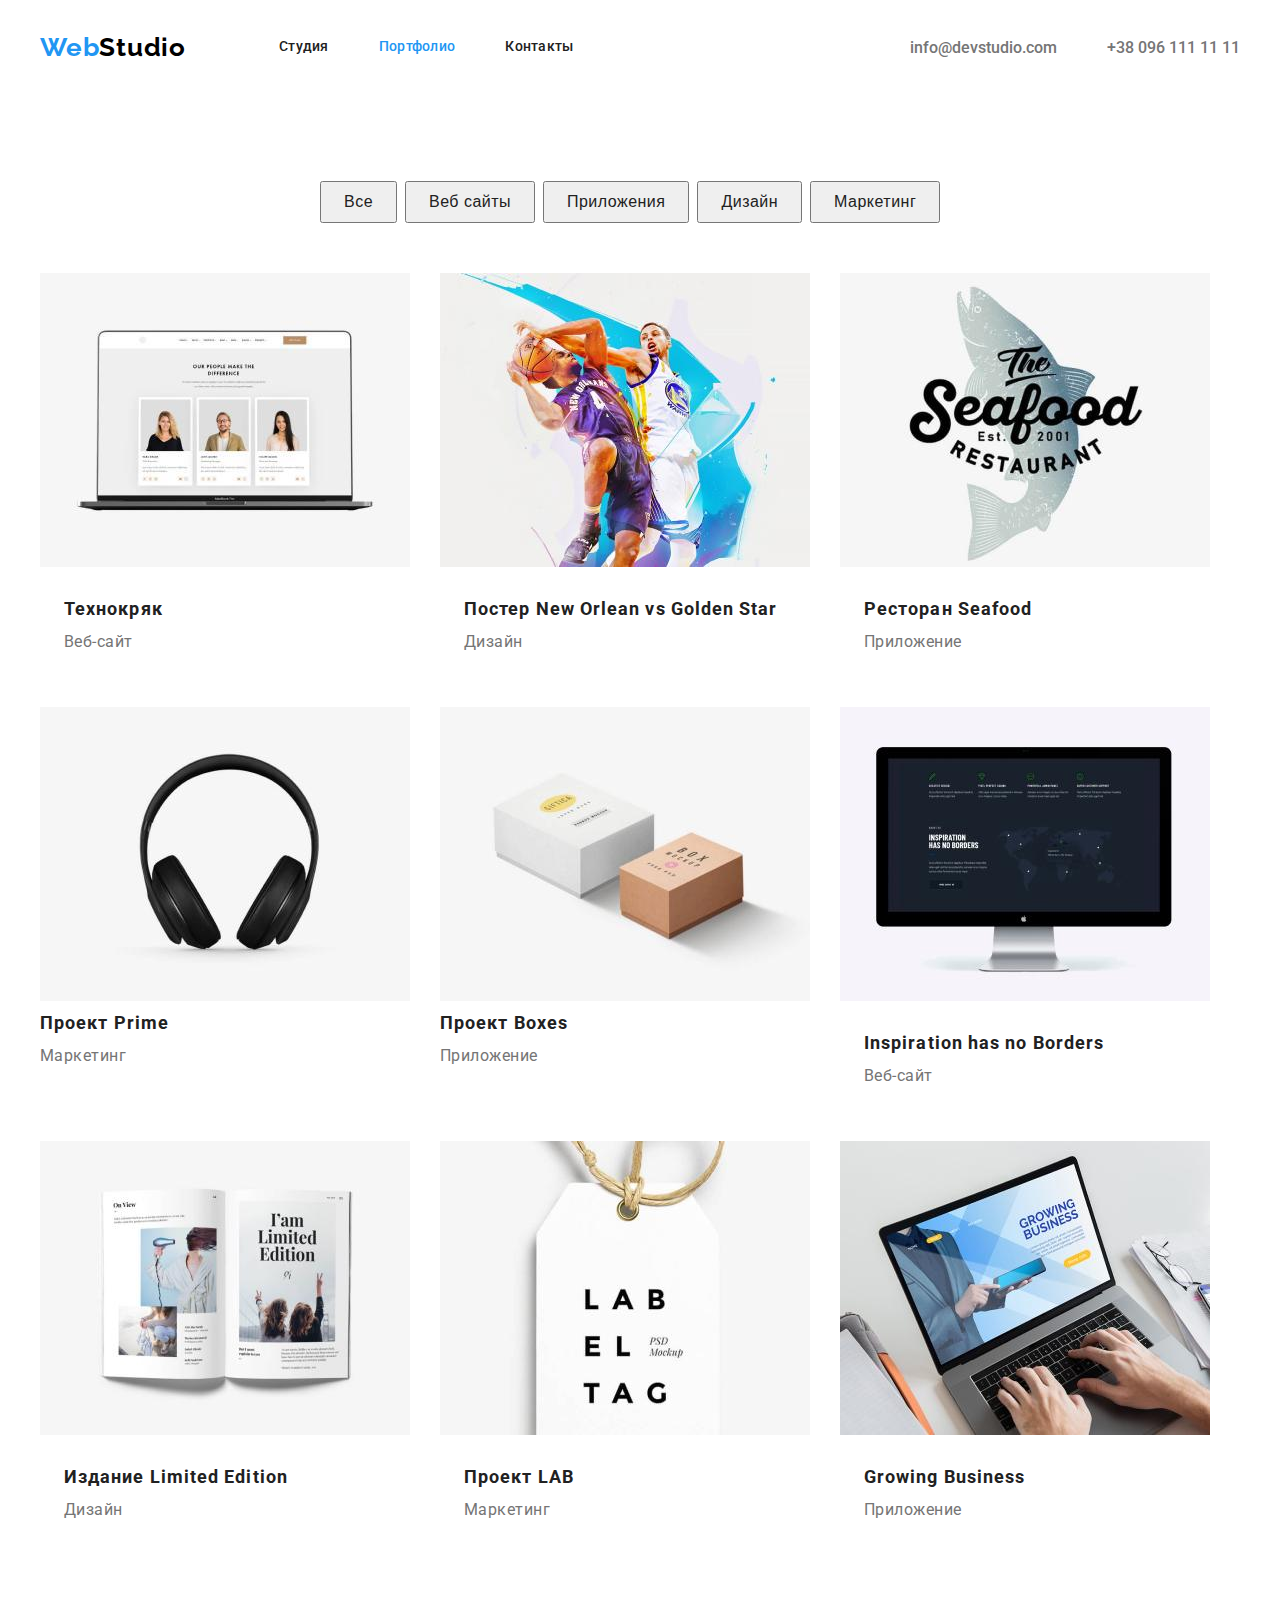
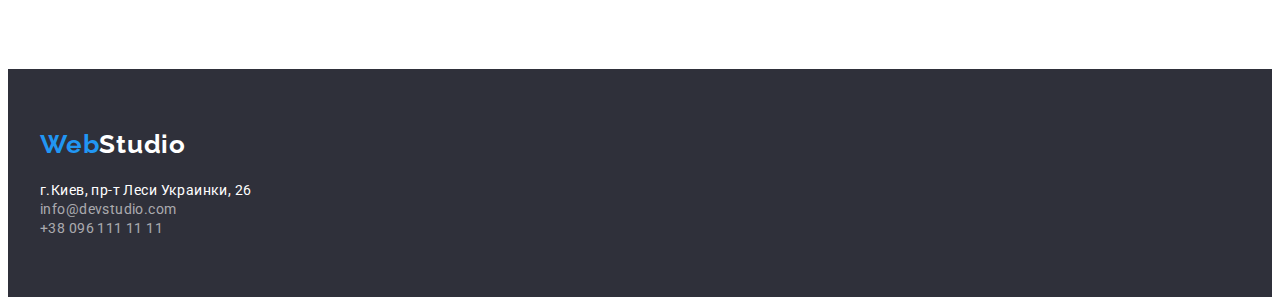
==== portfolio.html @ 2d357394 "portfolio.html+css=second_page" ====
<!DOCTYPE html>
<html lang="ru">

<head>
  <meta charset="UTF-8" />
  <meta http-equiv="X-UA-Compatible" content="IE=edge" />
  <meta name="viewport" content="width=device-width, initial-scale=1.0" />
  <title>PortfolioWebStudio</title>
  <link rel="preconnect" href="https://fonts.googleapis.com">
  <link rel="preconnect" href="https://fonts.gstatic.com" crossorigin>
  <link href="https://fonts.googleapis.com/css2?family=Raleway:wght@700&family=Roboto:wght@400;500;700;900&display=swap"
    rel="stylesheet">
  <link rel="stylesheet" href="https://cdnjs.cloudflare.com/ajax/libs/modern-normalize/1.1.0/modern-normalize.min.css"
    integrity="sha512-wpPYUAdjBVSE4KJnH1VR1HeZfpl1ub8YT/NKx4PuQ5NmX2tKuGu6U/JRp5y+Y8XG2tV+wKQpNHVUX03MfMFn9Q=="
    crossorigin="anonymous" referrerpolicy="no-referrer" />
  <link rel="stylesheet" href="./css/styles.css">
</head>

<body>

  <!-- top line bd -->
  <header class="header">
    <div class="container header-container">
      <!-- Menu Nav -->
      <nav class="header-nav current">
        <a href="./index.html" class="header-logo link logo">Web<span class="header-logo-dark">Studio</span></a>
        <ul class="nav-menu list">
          <li class="menu-item">
            <a class="menu-link link " href="./index.html">Студия</a>
          </li>
          <li class="menu-item">
            <a class="menu-link link current" href="./portfolio.html">Портфолио</a>
          </li>
          <li class="menu-item">
            <a class="menu-link link" href="Контакты">Контакты</a>
          </li>
        </ul>
      </nav>
      <div class="header-connect">
        <ul class="header-connect-menu list">
          <li>
            <a class="header-connect-list header-connect-mail link"
              href="e-mail.info@devstudio.com">info@devstudio.com</a>
          </li>
          <li>
            <a class="header-connect-list header-connect-tel link" href="tel:+380961111111">+38 096 111 11 11</a>
          </li>
        </ul>
      </div>
    </div>
  </header>

  <!-- main content -->
  <main>

    <!-- portfolio -->
    <section class="portfolio">
      <div class="container portfolio-container">

          <!-- main button -->
          <div class="container portfolio-btn-container">
            <ul class="btn-list list">
              <li>
                <button class="btn-portfolio" type="button">Все</button>
              </li>
              <li>
                <button class="btn-portfolio" type="button">Веб сайты</button>
              </li>
              <li>
                <button class="btn-portfolio" type="button">Приложения</button>
              </li>
              <li>
                <button class="btn-portfolio" type="button">Дизайн</button>
              </li>
              <li>
                <button class="btn-portfolio" type="button">Маркетинг</button>
              </li>
            </ul>
          </div>
      </div>

        <!-- projects -->
        <section class="projects">

          <!-- projects container -->
          <div class="container projects-container">
          <ul class="projects-list list">
            <li class="project-item">            
              <img src="./images/project1.jpg" width="370" height="294" alt="web site" />
              <div class="project-title-container">
                <h4 class="project-title">Технокряк</h4>
                <p class="project-text">Веб-сайт</p>
              </div>
            </li>
            <li class="project-item">
              <img src="./images/project2.jpg" width="370" height="294" alt="designer poster" />
              <div class="project-title-container">
                <h4 class="project-title">Постер New Orlean vs Golden Star</h4>
                <p class="project-text">Дизайн</p>
              </div>
            </li>
            <li class="project-item">
              <img src="./images/project3.jpg" width="370" height="294" alt="application restaurant" />
              <div class="project-title-container">
                <h4 class="project-title">Ресторан Seafood</h4>
                <p class="project-text">Приложение</p>
              </div>
            </li>
            <li class="project-item">
              <img src="./images/project4.jpg" width="370" height="294" alt="marketing prime" />
              <div class="project-title-containe">
                <h4 class="project-title">Проект Prime</h4>
                <p class="project-text">Маркетинг</p>
              </div>
            </li>
            <li class="project-item">
              <img src="./images/project5.jpg" width="370" height="294" alt="application boxes" />
              <div class="project-title-containe">
                <h4 class="project-title">Проект Boxes</h4>
                <p class="project-text">Приложение</p>
              </div>
            </li>
            <li class="project-item">
              <img src="./images/project6.jpg" width="370" height="294" alt="web site inspiration" />
              <div class="project-title-container">
                <h4 class="project-title">Inspiration has no Borders</h4>
                <p class="project-text">Веб-сайт</p>
              </div>
            </li>
            <li class="project-item">
              <img src="./images/project7.jpg" width="370" height="294" alt="designer limited edition" />
              <div class="project-title-container">
                <h4 class="project-title">Издание Limited Edition</h4>
                <p class="project-text">Дизайн</p>
              </div>
            </li>
            <li class="project-item">
              <img src="./images/project8.jpg" width="370" height="294" alt="marketing lab" />
              <div class="project-title-container">
                <h4 class="project-title">Проект LAB</h4>
                <p class="project-text">Маркетинг</p>
              </div>
            </li>
            <li class="project-item">
              <img src="./images/project9.jpg" width="370" height="294" alt="crowing business" />
              <div class="project-title-container">
                <h4 class="project-title">Growing Business</h4>
                <p class="project-text">Приложение</p>
              </div>
            </li>
          </ul>
          </div>
        </section>
      </div>

    </section>
  </main>

  <!-- Подвал -->
  <!--Footer bd-->
  <footer class="footer">
    <div class="container footer-container">
      <a class="logo link" href="./index.html">Web<span class="footer-logo-light">Studio</span></a>

      <!-- address -->
      <address class="footer-address">
        <div class="footer-connect">
          <ul class="footer-address-menu list">
            <li>
              <a class="footer-address-link link " href="https://goo.gl/maps/Ejw2aS4fVwMZo3iX7" target="blank"
                rel="noopener noreferrer">г.Киев, пр-т Леси Украинки, 26</a>
            </li>
            <li>
              <a class="footer-address-link footer-e-mail link" href="info@devstudio.com">info@devstudio.com</a>
            </li>
            <li>
              <a class="footer-address-link footer-tel link" href="tel:+380961111111">+38 096 111 11 11</a>
            </li>
          </ul>
        </div>
      </address>
    </div>
  </footer>

  <!-- указатели -->
</body>

</html>
---- css/styles.css ----
:root {
--header-color: #212121;
--second-header-color: #757575;
--title-color: #FFFFFF;
--accent-color: #2196F3;
--background-origin: #2F303A;
--footer-contacts:rgba(255, 255, 255, 0.6);
--header-logo-dark:#000000;
--background-team:#F5F4FA;
}

    p, h1, h2, h3, h4, h5, h6 {
        margin: 0;
    }

    ul {
        margin: 0;
        padding: 0;
    }

    button {
        cursor: pointer;
    }
    
    body {
        font-style: normal;
        font-family: Roboto, 
        'Segoe UI', Oxygen, Ubuntu, Cantarell, 
        'Open Sans', 'Helvetica Neue', sans-serif;
        color:var(--header-color);
    }

    .container {
        width: 1200px;
        padding-left: 15px;
        padding-right: 15px;
        margin-left: auto;
        margin-right: auto;
    }
    
    .list {
        list-style: none;
    }
    
    .link {
        text-decoration: none;
    }

      /* --------------- logo --------------- */
    
    .logo {
        font-family: Raleway;
        font-weight: bold;
        font-size: 26px;
        line-height: 1.19;
        letter-spacing: 0.03em;
        color: var(--accent-color);
    }

    .header-logo {
        margin-right: 93px;    
    }
    
    .header-logo-dark {
        color: var(--header-logo-dark);
    }
    
    .footer-logo-light {
        color: var(--title-color);
    }

    /* --------------- header ---------------*/

    .header {
        padding-top: 24px;
        padding-bottom: 24px;
    }

    .header-container {
        display: flex;
        align-items: center;
    }

    .header-connect {
        margin-left: auto;
        align-items: center;
    }

    .list,
    .header-connect-menu {
        display: flex;
    }
    
    /* --------------- nav --------------- */

    .header-nav {
        display: flex;
        align-items: center;
    }

   .nav-menu {
        display: flex;
    }

    .menu-item:not(:last-child),
    .header-connect-mail {
        margin-right: 50px;
    }

    .header-nav .current {
        color: var(--accent-color);
    }

    .menu-link {
        font-weight: 500;
        letter-spacing: 0.02em;
        color: var(--header-color);
    }
    
    .menu-link:hover, 
    .menu-link:focus {
        color: var(--accent-color);
    }
    
    .header-connect-list {
        font-weight: 500;
        color: var(--second-header-color);
    }
    
    .header-connect-list:hover, 
    .header-connect-list:focus {
        color: var(--accent-color);
    }
    
    .nav-menu,
    .footer-address-link {
        font-size: 14px; 
        line-height: 1.14;
    }
    
    /* --------------- footer --------------- */
    
    .footer {
        background-color: var(--background-origin);
    }

    .footer-container {
        display: column;
        padding-top: 60px;
        padding-bottom: 60px;
    }

    .footer-address {
        font-style: normal;
    }

    .footer-connect {
        margin-top: 20px;
    }

    .footer-address-menu {
        display: inline-block;
    }
    
    /* --------------- address ---------------  */
    
    .footer-address-link {
        letter-spacing: 0.03em;
        color: var(--title-color);
    }
    
    .footer-address-link:hover,
    .footer-address-link:focus {
        color:var(--accent-color);
    }
    
    .footer-e-mail, 
    .footer-tel {
        font-style: normal;
        font-weight: normal;
        color: var(--footer-contacts);
    }
    
    /* --------------- hero --------------- */
    
    .hero {
        background-color: var(--background-origin);
        padding-top: 200px;
        padding-bottom: 200px;
    }

    .hero-container {
        display: column;
    }
    
    .hero-title {
        font-weight: 900;
        font-size: 44px;
        line-height: 1.36;
        text-align: center;
        letter-spacing: 0.06em;
        text-transform: uppercase;
        color: var(--title-color);
        width: 696px;
        margin: 0 auto;
        margin-bottom: 30px;
    }
    
    /* --------------- hero button --------------- */
    
    .hero-btn,
    .project-text {
        font-size: 16px;
        line-height: 1.87;
    }
    
    .hero-btn {
        cursor: pointer;
        font-family: inherit;
        font-weight: bold;
        display: block;
        padding: 10px 32px;
        letter-spacing: 0.06em;
        color:var(--title-color);
        background-color:var(--accent-color);
        margin: 0 auto;
    }
    
    .btn-portfolio:hover, 
    .btn-portfolio:focus {
        color: var(--title-color);
    }
    
    .btn-portfolio:hover, 
    .btn-portfolio:focus {
        background-color: var(--accent-color);
    }
    
    /* --------------- items --------------- */

    .feature-item:not(:last-child),
    .typography-item:not(:last-child),
    .team-item:not(:last-child),
    .project-item {
        margin-right: 30px;
    }
    
    /* --------------- feature --------------- */
    
    .feature {
        margin-top: 94px;
        margin-bottom: 94px;
    }

    .feature-container {?}

    .feature-list {?}

    .feature-title {
        font-style: normal;
        font-weight: bold;
        font-size: 14px;
        line-height: 1.14;
        letter-spacing: 0.03em;
        text-transform: uppercase;
        color: var(--header-color);
        margin-bottom: 10px;
    }
    
    .feature-text {
        width: 270px;
        font-size: 14px;
        line-height: 1.71;
        letter-spacing: 0.03em;
        color: var(--second-header-color);
    }
        
    /* --------------- typography --------------- */

    .typography {
        padding-bottom: 94px;
    }
    
    .typography-title {
        margin-bottom: 50px;
    }

    .typography-title,
    .team-title {
        font-style: normal;
        font-weight: bold;
        font-size: 36px;
        line-height: 1.16;
        text-align: center;
        letter-spacing: 0.03em;
        color: var(--header-color);
    }

    /* --------------- team --------------- */

    .team {
        padding-top: 94px;
        padding-bottom: 94px;
        background-color:var(--background-team);
    }

    .team-title {
        margin-bottom: 50px;
    }

    .team-container {
        padding-top: 30px;
        padding-bottom: 30px;
    }

    .team-list {
        font-size: 16px;
        line-height: 1.19x;
        text-align: center;
        letter-spacing: 0.03em;
        display: flex;
    }

    .team-item {
    }

    .team-item-title {
        margin-bottom: 12px;
        font-weight: 500;
        color: var(--header-color);
    }
    
    .team-item-text {
        font-weight: normal;
        color: var(--second-header-color);
    }
    
    /* --------------- projects --------------- */

    .portfolio {
    }

    .portfolio-container {

    }

    .portfolio-btn-container {
        padding-left: 280px;
        padding-right: 280px;
    }  

    .btn-list {
    }

    .btn-portfolio {
        padding-top: 6px;
        padding-right: 22px;
        padding-bottom: 6px;
        padding-left: 22px;
        margin-top: 94px;
        margin-right: 8px;
        margin-bottom: 50px;
        font-size: 16px;
        line-height: 1.63;
        align-items: center;
        text-align: center;
        letter-spacing: 0.03em;
        color: var(--header-color);
    }

    .projects {
    }

    .projects-container {
        margin-bottom: 94px;
    }

    .projects-list {
        display: flex;
        flex-wrap: wrap;
        margin-right: -30px;
    }

    .project-item {
        flex-basis: calc ((100%-3*30px) / 3);
        margin-right: 30px;
        margin-bottom: 30px;
    }

    .project-title-container {
        padding-top: 20px;
        padding-bottom: 20px;
        padding-left: 24px;
    }

    .project-title {
        font-weight: bold;
        font-size: 18px;
        line-height: 2;
        letter-spacing: 0.06em;
        color: var(--header-color);
    }
    
    .project-text {
        font-weight: normal;
        letter-spacing: 0.03em;
        color: var(--second-header-color);
    }
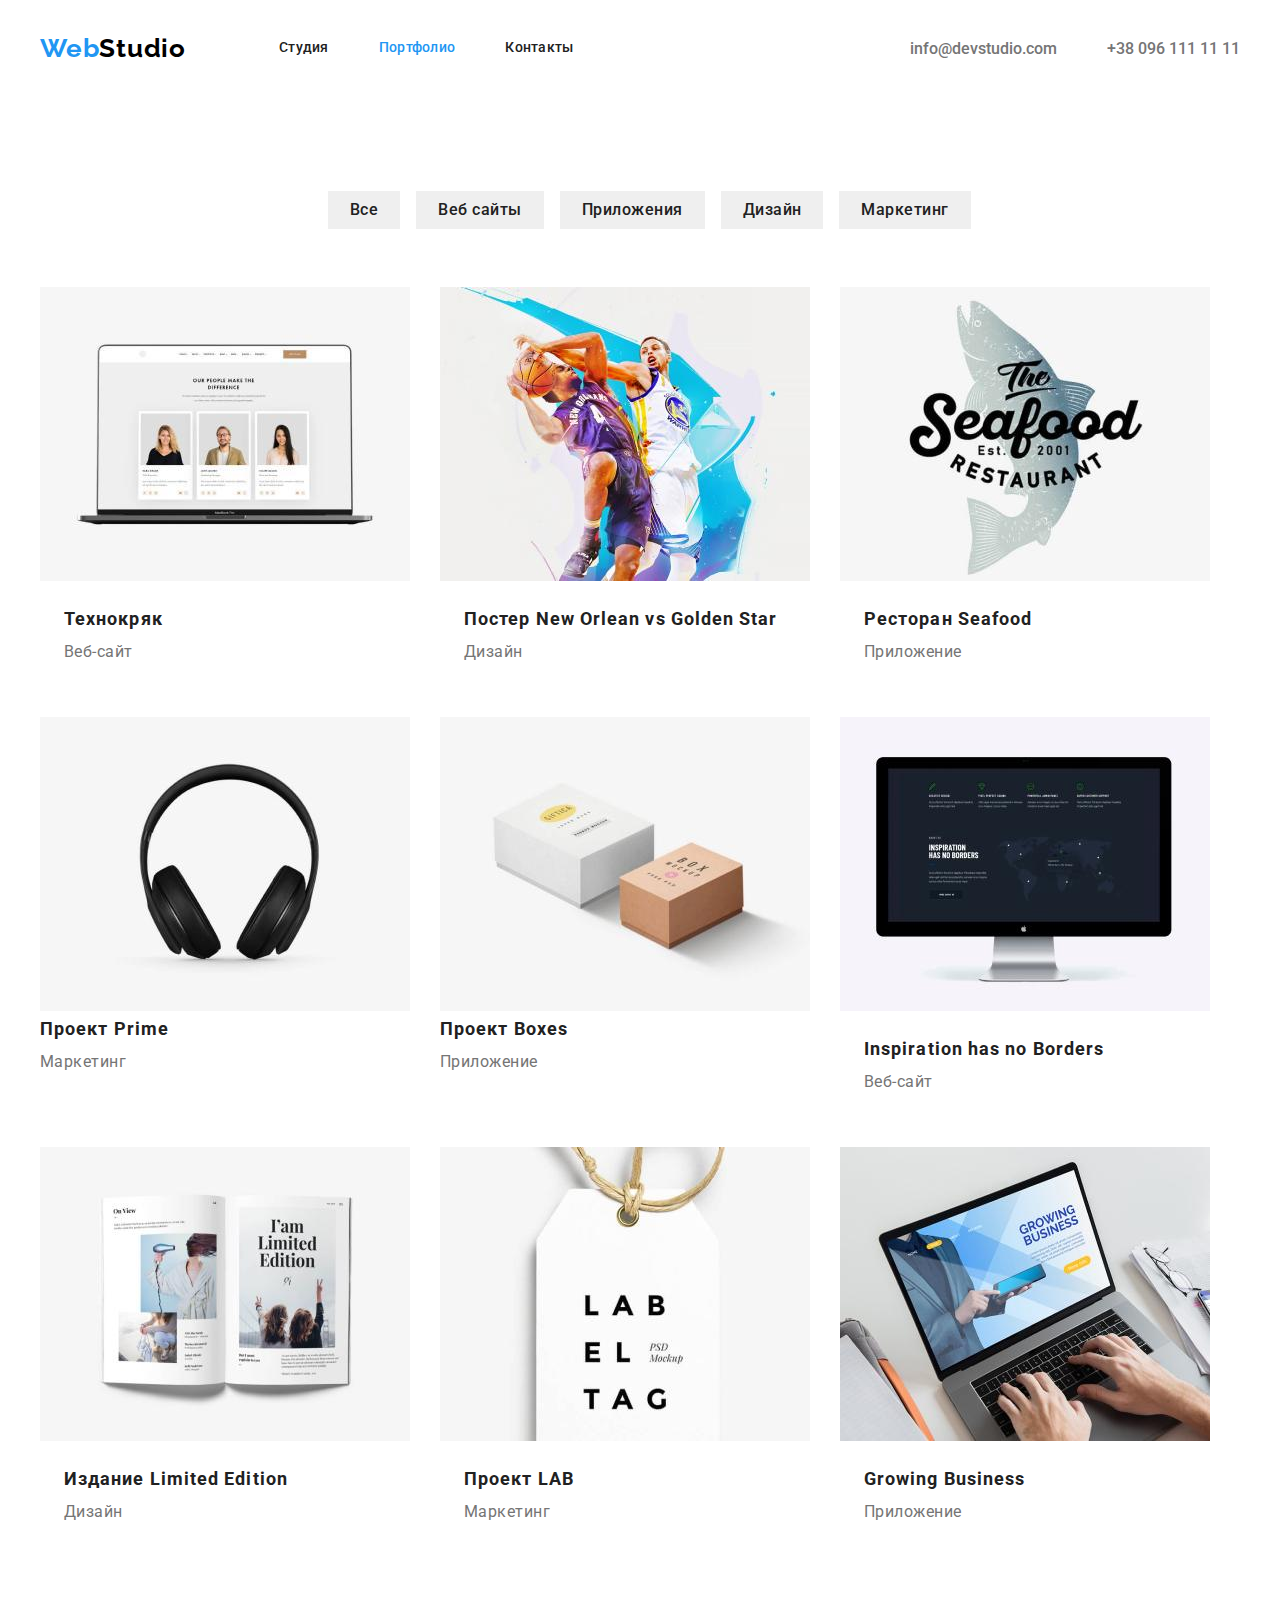
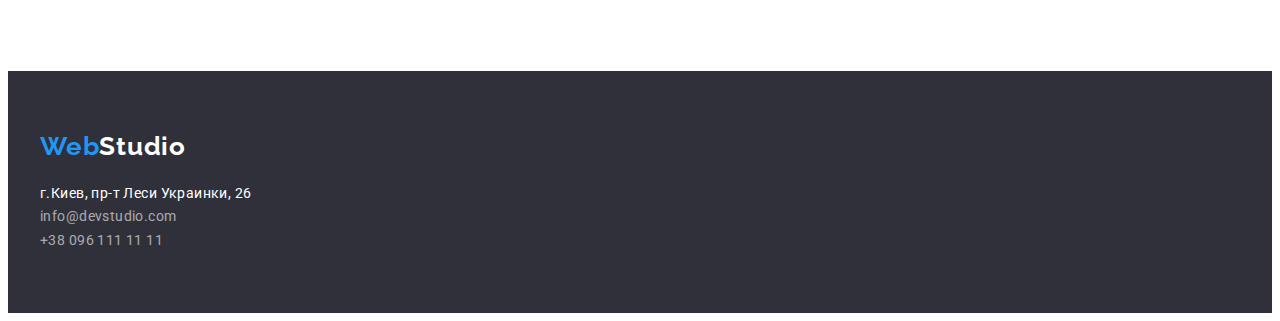
==== commit 2bb4dc9a: "fix_all" ====
--- a/portfolio.html
+++ b/portfolio.html
@@ -16,6 +16,7 @@
   <link rel="stylesheet" href="./css/styles.css">
 </head>
 
+<!-- body -->
 <body>
 
   <!-- top line bd -->
@@ -36,9 +37,8 @@
           </li>
         </ul>
       </nav>
-      <div class="header-connect">
         <ul class="header-connect-menu list">
-          <li>
+          <li class="header-connect-item">
             <a class="header-connect-list header-connect-mail link"
               href="e-mail.info@devstudio.com">info@devstudio.com</a>
           </li>
@@ -46,7 +46,6 @@
             <a class="header-connect-list header-connect-tel link" href="tel:+380961111111">+38 096 111 11 11</a>
           </li>
         </ul>
-      </div>
     </div>
   </header>
 
@@ -55,10 +54,11 @@
 
     <!-- portfolio -->
     <section class="portfolio">
-      <div class="container portfolio-container">
 
-          <!-- main button -->
-          <div class="container portfolio-btn-container">
+      <!-- portfolio container -->
+      <div class="container">
+
+          <!-- portfolio button -->
             <ul class="btn-list list">
               <li>
                 <button class="btn-portfolio" type="button">Все</button>
@@ -76,95 +76,87 @@
                 <button class="btn-portfolio" type="button">Маркетинг</button>
               </li>
             </ul>
-          </div>
-      </div>
+   
 
         <!-- projects -->
-        <section class="projects">
-
           <!-- projects container -->
-          <div class="container projects-container">
           <ul class="projects-list list">
-            <li class="project-item">            
+            <li class="projects-item">            
               <img src="./images/project1.jpg" width="370" height="294" alt="web site" />
-              <div class="project-title-container">
-                <h4 class="project-title">Технокряк</h4>
-                <p class="project-text">Веб-сайт</p>
+              <div class="projects-title-container">
+                <h3 class="projects-title">Технокряк</h3>
+                <p class="projects-text">Веб-сайт</p>
               </div>
             </li>
-            <li class="project-item">
+            <li class="projects-item">
               <img src="./images/project2.jpg" width="370" height="294" alt="designer poster" />
-              <div class="project-title-container">
-                <h4 class="project-title">Постер New Orlean vs Golden Star</h4>
-                <p class="project-text">Дизайн</p>
+              <div class="projects-title-container">
+                <h3 class="projects-title">Постер New Orlean vs Golden Star</h3>
+                <p class="projects-text">Дизайн</p>
               </div>
             </li>
-            <li class="project-item">
+            <li class="projects-item">
               <img src="./images/project3.jpg" width="370" height="294" alt="application restaurant" />
-              <div class="project-title-container">
-                <h4 class="project-title">Ресторан Seafood</h4>
-                <p class="project-text">Приложение</p>
+              <div class="projects-title-container">
+                <h3 class="projects-title">Ресторан Seafood</h3>
+                <p class="projects-text">Приложение</p>
               </div>
             </li>
-            <li class="project-item">
+            <li class="projects-item">
               <img src="./images/project4.jpg" width="370" height="294" alt="marketing prime" />
-              <div class="project-title-containe">
-                <h4 class="project-title">Проект Prime</h4>
-                <p class="project-text">Маркетинг</p>
+              <div class="projects-title-containe">
+                <h3 class="projects-title">Проект Prime</h3>
+                <p class="projects-text">Маркетинг</p>
               </div>
             </li>
-            <li class="project-item">
+            <li class="projects-item">
               <img src="./images/project5.jpg" width="370" height="294" alt="application boxes" />
-              <div class="project-title-containe">
-                <h4 class="project-title">Проект Boxes</h4>
-                <p class="project-text">Приложение</p>
+              <div class="projects-title-containe">
+                <h3 class="projects-title">Проект Boxes</h3>
+                <p class="projects-text">Приложение</p>
               </div>
             </li>
-            <li class="project-item">
+            <li class="projects-item">
               <img src="./images/project6.jpg" width="370" height="294" alt="web site inspiration" />
-              <div class="project-title-container">
-                <h4 class="project-title">Inspiration has no Borders</h4>
-                <p class="project-text">Веб-сайт</p>
+              <div class="projects-title-container">
+                <h3 class="projects-title">Inspiration has no Borders</h3>
+                <p class="projects-text">Веб-сайт</p>
               </div>
             </li>
-            <li class="project-item">
+            <li class="projects-item">
               <img src="./images/project7.jpg" width="370" height="294" alt="designer limited edition" />
-              <div class="project-title-container">
-                <h4 class="project-title">Издание Limited Edition</h4>
-                <p class="project-text">Дизайн</p>
+              <div class="projects-title-container">
+                <h3 class="projects-title">Издание Limited Edition</h3>
+                <p class="projects-text">Дизайн</p>
               </div>
             </li>
-            <li class="project-item">
+            <li class="projects-item">
               <img src="./images/project8.jpg" width="370" height="294" alt="marketing lab" />
-              <div class="project-title-container">
-                <h4 class="project-title">Проект LAB</h4>
-                <p class="project-text">Маркетинг</p>
+              <div class="projects-title-container">
+                <h3 class="projects-title">Проект LAB</h3>
+                <p class="projects-text">Маркетинг</p>
               </div>
             </li>
-            <li class="project-item">
+            <sli class="projects-item">
               <img src="./images/project9.jpg" width="370" height="294" alt="crowing business" />
-              <div class="project-title-container">
-                <h4 class="project-title">Growing Business</h4>
-                <p class="project-text">Приложение</p>
+              <div class="projects-title-container">
+                <h3 class="projects-title">Growing Business</h3>
+                <p class="projects-text">Приложение</p>
               </div>
-            </li>
+            </sli>
           </ul>
-          </div>
-        </section>
       </div>
-
     </section>
   </main>
 
-  <!-- Подвал -->
-  <!--Footer bd-->
+ 
+  <!--footer-->
   <footer class="footer">
     <div class="container footer-container">
       <a class="logo link" href="./index.html">Web<span class="footer-logo-light">Studio</span></a>
 
       <!-- address -->
       <address class="footer-address">
-        <div class="footer-connect">
           <ul class="footer-address-menu list">
             <li>
               <a class="footer-address-link link " href="https://goo.gl/maps/Ejw2aS4fVwMZo3iX7" target="blank"
@@ -177,12 +169,10 @@
               <a class="footer-address-link footer-tel link" href="tel:+380961111111">+38 096 111 11 11</a>
             </li>
           </ul>
-        </div>
       </address>
     </div>
   </footer>
 
-  <!-- указатели -->
 </body>
 
 </html>--- a/css/styles.css
+++ b/css/styles.css
@@ -9,7 +9,13 @@
 --background-team:#F5F4FA;
 }
 
-    p, h1, h2, h3, h4, h5, h6 {
+    p, 
+    h1, 
+    h2, 
+    h3, 
+    h4, 
+    h5, 
+    h6 {
         margin: 0;
     }
 
@@ -18,10 +24,6 @@
         padding: 0;
     }
 
-    button {
-        cursor: pointer;
-    }
-    
     body {
         font-style: normal;
         font-family: Roboto, 
@@ -29,6 +31,27 @@
         'Open Sans', 'Helvetica Neue', sans-serif;
         color:var(--header-color);
     }
+
+    button {
+        cursor: pointer;
+        padding: 0;
+        border: none;
+        font: inherit;
+        color: inherit;
+        cursor: pointer;
+    }
+
+    address {
+        font-style: normal;
+        /* or */
+        font-style: inherit;
+        }
+
+    img {
+        display: block;
+        max-width: 100%;
+        height: auto;
+        }
 
     .container {
         width: 1200px;
@@ -40,10 +63,13 @@
     
     .list {
         list-style: none;
+        padding-left: 0;
+        margin: 0;
     }
     
     .link {
         text-decoration: none;
+        color: inherit;
     }
 
       /* --------------- logo --------------- */
@@ -64,7 +90,7 @@
     .header-logo-dark {
         color: var(--header-logo-dark);
     }
-    
+
     .footer-logo-light {
         color: var(--title-color);
     }
@@ -72,8 +98,8 @@
     /* --------------- header ---------------*/
 
     .header {
-        padding-top: 24px;
-        padding-bottom: 24px;
+        padding-top: 25px;
+        padding-bottom: 25px;
     }
 
     .header-container {
@@ -81,13 +107,13 @@
         align-items: center;
     }
 
-    .header-connect {
+    .header-connect-menu {
+        display: flex;
         margin-left: auto;
         align-items: center;
     }
 
-    .list,
-    .header-connect-menu {
+    .list {
         display: flex;
     }
     
@@ -103,7 +129,7 @@
     }
 
     .menu-item:not(:last-child),
-    .header-connect-mail {
+    .header-connect-item {
         margin-right: 50px;
     }
 
@@ -132,8 +158,7 @@
         color: var(--accent-color);
     }
     
-    .nav-menu,
-    .footer-address-link {
+    .nav-menu {
         font-size: 14px; 
         line-height: 1.14;
     }
@@ -154,17 +179,22 @@
         font-style: normal;
     }
 
-    .footer-connect {
-        margin-top: 20px;
-    }
-
     .footer-address-menu {
         display: inline-block;
+        padding-top: 20px;
     }
     
     /* --------------- address ---------------  */
     
+    .footer-address-link:not(:last-child) {
+        padding-bottom: 9px;
+    }
+
     .footer-address-link {
+        font-style: normal;
+        font-weight: normal;
+        font-size: 14px; 
+        line-height: 1.7;
         letter-spacing: 0.03em;
         color: var(--title-color);
     }
@@ -176,8 +206,6 @@
     
     .footer-e-mail, 
     .footer-tel {
-        font-style: normal;
-        font-weight: normal;
         color: var(--footer-contacts);
     }
     
@@ -209,7 +237,7 @@
     /* --------------- hero button --------------- */
     
     .hero-btn,
-    .project-text {
+    .projects-text {
         font-size: 16px;
         line-height: 1.87;
     }
@@ -241,20 +269,21 @@
     .feature-item:not(:last-child),
     .typography-item:not(:last-child),
     .team-item:not(:last-child),
-    .project-item {
+    .projects-item {
         margin-right: 30px;
     }
     
     /* --------------- feature --------------- */
     
     .feature {
-        margin-top: 94px;
-        margin-bottom: 94px;
-    }
-
-    .feature-container {?}
-
-    .feature-list {?}
+        padding-top: 94px;
+        padding-bottom: 94px;
+    }
+
+    .feature-list {
+        display: flex;
+        justify-content: space-between;
+    }
 
     .feature-title {
         font-style: normal;
@@ -278,11 +307,17 @@
     /* --------------- typography --------------- */
 
     .typography {
+        padding-top: 94px;
         padding-bottom: 94px;
     }
-    
+
     .typography-title {
         margin-bottom: 50px;
+    }
+
+    .typography-list {
+        display: flex;
+        justify-content: space-between;
     }
 
     .typography-title,
@@ -322,6 +357,7 @@
     }
 
     .team-item {
+        background-color: var(--title-color);
     }
 
     .team-item-title {
@@ -335,31 +371,26 @@
         color: var(--second-header-color);
     }
     
-    /* --------------- projects --------------- */
+    /* --------------- portfolio --------------- */
 
     .portfolio {
-    }
-
-    .portfolio-container {
-
-    }
-
-    .portfolio-btn-container {
+        padding-top: 94px;
+        padding-bottom: 94px;
+    }
+
+    .btn-list {
+        display: flex;
         padding-left: 280px;
-        padding-right: 280px;
+        padding-bottom: 50px;
     }  
-
-    .btn-list {
-    }
 
     .btn-portfolio {
         padding-top: 6px;
         padding-right: 22px;
         padding-bottom: 6px;
         padding-left: 22px;
-        margin-top: 94px;
-        margin-right: 8px;
-        margin-bottom: 50px;
+        margin: 8px;
+        font-weight: 500;
         font-size: 16px;
         line-height: 1.63;
         align-items: center;
@@ -368,32 +399,25 @@
         color: var(--header-color);
     }
 
-    .projects {
-    }
-
-    .projects-container {
-        margin-bottom: 94px;
-    }
-
     .projects-list {
         display: flex;
         flex-wrap: wrap;
         margin-right: -30px;
     }
 
-    .project-item {
+    .projects-item {
         flex-basis: calc ((100%-3*30px) / 3);
         margin-right: 30px;
         margin-bottom: 30px;
     }
 
-    .project-title-container {
+    .projects-title-container {
         padding-top: 20px;
         padding-bottom: 20px;
         padding-left: 24px;
     }
 
-    .project-title {
+    .projects-title {
         font-weight: bold;
         font-size: 18px;
         line-height: 2;
@@ -401,7 +425,7 @@
         color: var(--header-color);
     }
     
-    .project-text {
+    .projects-text {
         font-weight: normal;
         letter-spacing: 0.03em;
         color: var(--second-header-color);
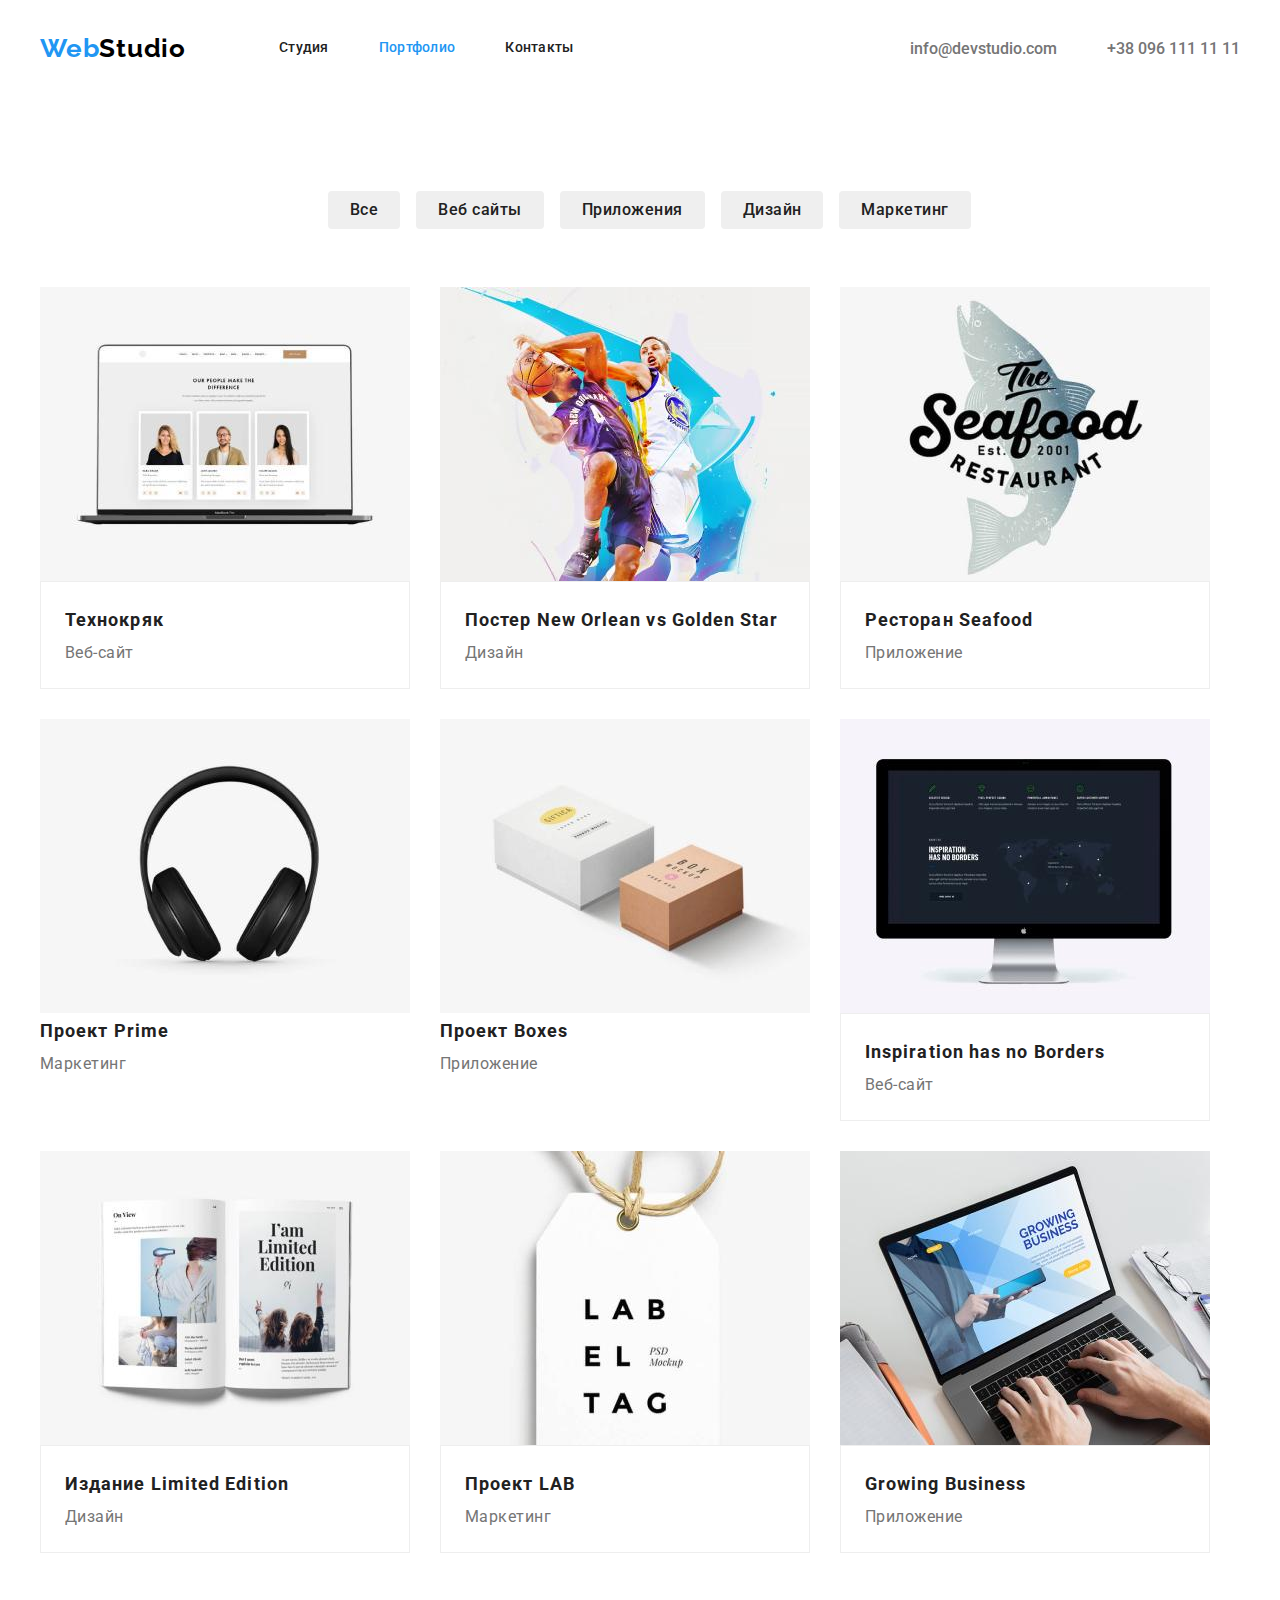
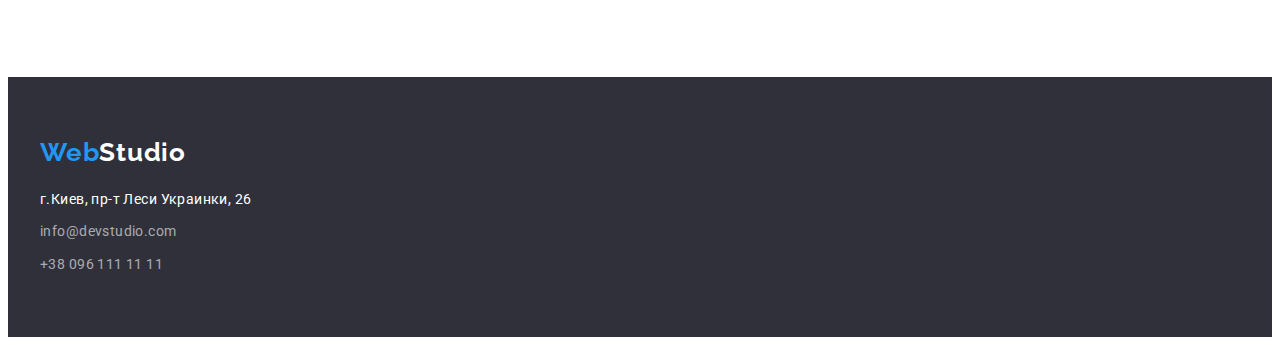
==== commit 6813ded9: "fix" ====
--- a/portfolio.html
+++ b/portfolio.html
@@ -84,63 +84,63 @@
             <li class="projects-item">            
               <img src="./images/project1.jpg" width="370" height="294" alt="web site" />
               <div class="projects-title-container">
-                <h3 class="projects-title">Технокряк</h3>
+                <subject class="projects-title">Технокряк</subject>
                 <p class="projects-text">Веб-сайт</p>
               </div>
             </li>
             <li class="projects-item">
               <img src="./images/project2.jpg" width="370" height="294" alt="designer poster" />
               <div class="projects-title-container">
-                <h3 class="projects-title">Постер New Orlean vs Golden Star</h3>
+                <subject class="projects-title">Постер New Orlean vs Golden Star</subject>
                 <p class="projects-text">Дизайн</p>
               </div>
             </li>
             <li class="projects-item">
               <img src="./images/project3.jpg" width="370" height="294" alt="application restaurant" />
               <div class="projects-title-container">
-                <h3 class="projects-title">Ресторан Seafood</h3>
+                <subject class="projects-title">Ресторан Seafood</subject>
                 <p class="projects-text">Приложение</p>
               </div>
             </li>
             <li class="projects-item">
               <img src="./images/project4.jpg" width="370" height="294" alt="marketing prime" />
               <div class="projects-title-containe">
-                <h3 class="projects-title">Проект Prime</h3>
+                <subject class="projects-title">Проект Prime</subject>
                 <p class="projects-text">Маркетинг</p>
               </div>
             </li>
             <li class="projects-item">
               <img src="./images/project5.jpg" width="370" height="294" alt="application boxes" />
               <div class="projects-title-containe">
-                <h3 class="projects-title">Проект Boxes</h3>
+                <subject class="projects-title">Проект Boxes</subject>
                 <p class="projects-text">Приложение</p>
               </div>
             </li>
             <li class="projects-item">
               <img src="./images/project6.jpg" width="370" height="294" alt="web site inspiration" />
               <div class="projects-title-container">
-                <h3 class="projects-title">Inspiration has no Borders</h3>
+                <subject class="projects-title">Inspiration has no Borders</subject>
                 <p class="projects-text">Веб-сайт</p>
               </div>
             </li>
             <li class="projects-item">
               <img src="./images/project7.jpg" width="370" height="294" alt="designer limited edition" />
               <div class="projects-title-container">
-                <h3 class="projects-title">Издание Limited Edition</h3>
+                <subject class="projects-title">Издание Limited Edition</subject>
                 <p class="projects-text">Дизайн</p>
               </div>
             </li>
             <li class="projects-item">
               <img src="./images/project8.jpg" width="370" height="294" alt="marketing lab" />
               <div class="projects-title-container">
-                <h3 class="projects-title">Проект LAB</h3>
+                <subject class="projects-title">Проект LAB</subject>
                 <p class="projects-text">Маркетинг</p>
               </div>
             </li>
             <sli class="projects-item">
               <img src="./images/project9.jpg" width="370" height="294" alt="crowing business" />
               <div class="projects-title-container">
-                <h3 class="projects-title">Growing Business</h3>
+                <subject class="projects-title">Growing Business</subject>
                 <p class="projects-text">Приложение</p>
               </div>
             </sli>
@@ -153,19 +153,19 @@
   <!--footer-->
   <footer class="footer">
     <div class="container footer-container">
-      <a class="logo link" href="./index.html">Web<span class="footer-logo-light">Studio</span></a>
+      <a class="footer-logo logo link" href="./index.html">Web<span class="footer-logo-light">Studio</span></a>
 
       <!-- address -->
       <address class="footer-address">
           <ul class="footer-address-menu list">
-            <li>
+            <li class="footer-address-connect">
               <a class="footer-address-link link " href="https://goo.gl/maps/Ejw2aS4fVwMZo3iX7" target="blank"
                 rel="noopener noreferrer">г.Киев, пр-т Леси Украинки, 26</a>
             </li>
-            <li>
+            <li class="footer-address-connect">
               <a class="footer-address-link footer-e-mail link" href="info@devstudio.com">info@devstudio.com</a>
             </li>
-            <li>
+            <li class="footer-address-connect">
               <a class="footer-address-link footer-tel link" href="tel:+380961111111">+38 096 111 11 11</a>
             </li>
           </ul>
--- a/css/styles.css
+++ b/css/styles.css
@@ -7,6 +7,7 @@
 --footer-contacts:rgba(255, 255, 255, 0.6);
 --header-logo-dark:#000000;
 --background-team:#F5F4FA;
+--border-color: #EEEEEE;
 }
 
     p, 
@@ -91,8 +92,14 @@
         color: var(--header-logo-dark);
     }
 
+    .footer-logo {
+        display: block;
+        margin-bottom: 20px;
+    }
+
     .footer-logo-light {
         color: var(--title-color);
+       
     }
 
     /* --------------- header ---------------*/
@@ -167,12 +174,12 @@
     
     .footer {
         background-color: var(--background-origin);
+        padding-top: 60px;
+        padding-bottom: 60px;
     }
 
     .footer-container {
         display: column;
-        padding-top: 60px;
-        padding-bottom: 60px;
     }
 
     .footer-address {
@@ -181,22 +188,28 @@
 
     .footer-address-menu {
         display: inline-block;
-        padding-top: 20px;
+    }
+
+    .footer-address-connect:not(:last-child) {
+    margin-bottom: 9px;
     }
     
     /* --------------- address ---------------  */
     
     .footer-address-link:not(:last-child) {
-        padding-bottom: 9px;
+  padding-bottom: 15px;
     }
 
     .footer-address-link {
+        display: block;
+
         font-style: normal;
         font-weight: normal;
         font-size: 14px; 
         line-height: 1.7;
         letter-spacing: 0.03em;
         color: var(--title-color);
+  
     }
     
     .footer-address-link:hover,
@@ -251,6 +264,7 @@
         letter-spacing: 0.06em;
         color:var(--title-color);
         background-color:var(--accent-color);
+        border-radius: 4px;
         margin: 0 auto;
     }
     
@@ -276,7 +290,6 @@
     /* --------------- feature --------------- */
     
     .feature {
-        padding-top: 94px;
         padding-bottom: 94px;
     }
 
@@ -307,7 +320,6 @@
     /* --------------- typography --------------- */
 
     .typography {
-        padding-top: 94px;
         padding-bottom: 94px;
     }
 
@@ -397,6 +409,7 @@
         text-align: center;
         letter-spacing: 0.03em;
         color: var(--header-color);
+        border-radius: 4px;
     }
 
     .projects-list {
@@ -412,6 +425,9 @@
     }
 
     .projects-title-container {
+        background-color: var(--title-color);
+        border: 1px solid #EEEEEE;
+        box-sizing: border-box;
         padding-top: 20px;
         padding-bottom: 20px;
         padding-left: 24px;
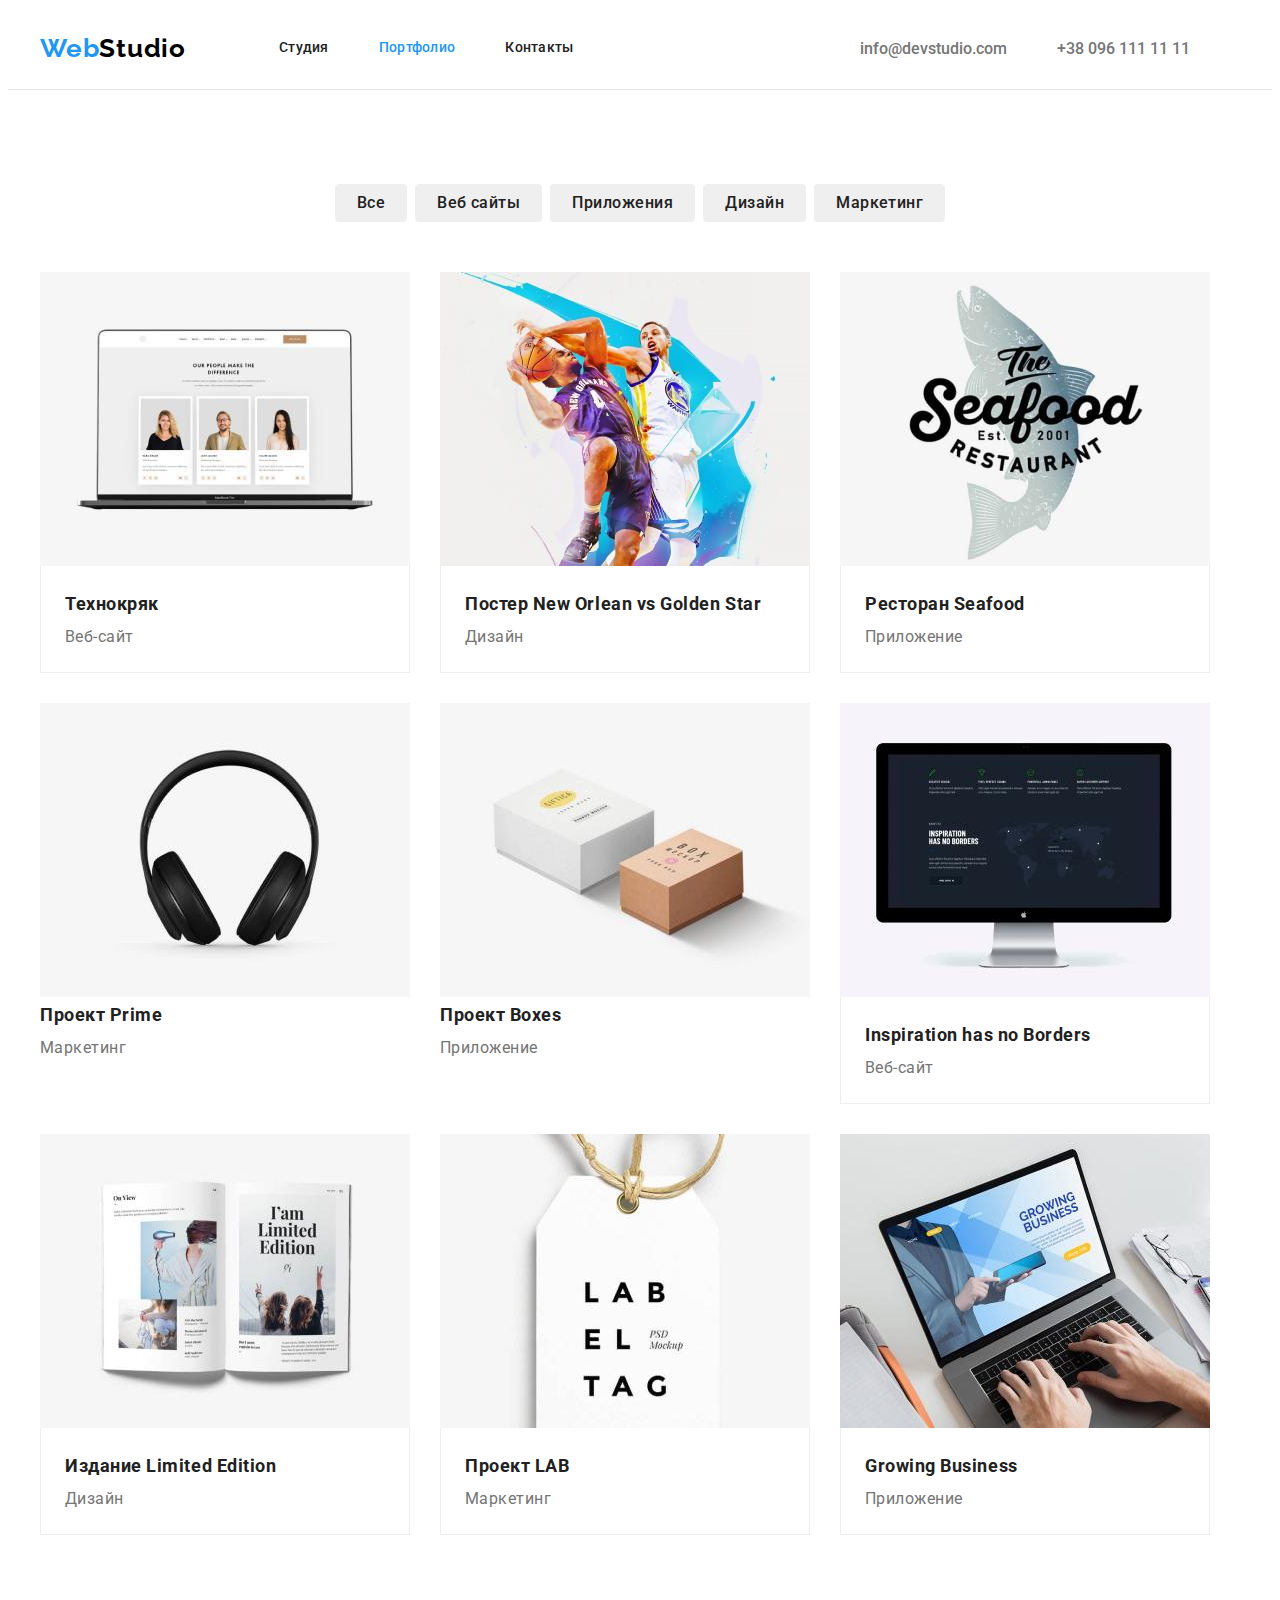
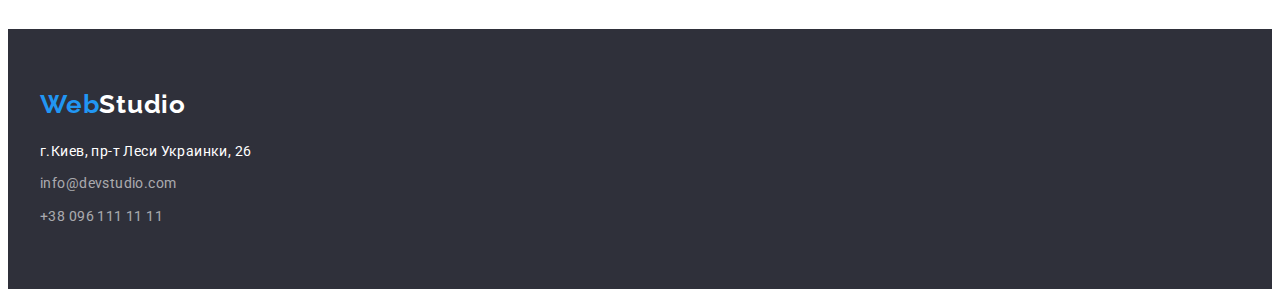
==== commit f4b0ff4b: "fix" ====
--- a/portfolio.html
+++ b/portfolio.html
@@ -42,7 +42,7 @@
             <a class="header-connect-list header-connect-mail link"
               href="e-mail.info@devstudio.com">info@devstudio.com</a>
           </li>
-          <li>
+          <li class="header-connect-item">
             <a class="header-connect-list header-connect-tel link" href="tel:+380961111111">+38 096 111 11 11</a>
           </li>
         </ul>
@@ -60,19 +60,19 @@
 
           <!-- portfolio button -->
             <ul class="btn-list list">
-              <li>
+              <li class="btn-link">
                 <button class="btn-portfolio" type="button">Все</button>
               </li>
-              <li>
+              <li class="btn-link">
                 <button class="btn-portfolio" type="button">Веб сайты</button>
               </li>
-              <li>
+              <li class="btn-link">
                 <button class="btn-portfolio" type="button">Приложения</button>
               </li>
-              <li>
+              <li class="btn-link">
                 <button class="btn-portfolio" type="button">Дизайн</button>
               </li>
-              <li>
+              <li class="btn-link">
                 <button class="btn-portfolio" type="button">Маркетинг</button>
               </li>
             </ul>
@@ -84,63 +84,63 @@
             <li class="projects-item">            
               <img src="./images/project1.jpg" width="370" height="294" alt="web site" />
               <div class="projects-title-container">
-                <subject class="projects-title">Технокряк</subject>
+                <h3 class="projects-title">Технокряк</h3>
                 <p class="projects-text">Веб-сайт</p>
               </div>
             </li>
             <li class="projects-item">
               <img src="./images/project2.jpg" width="370" height="294" alt="designer poster" />
               <div class="projects-title-container">
-                <subject class="projects-title">Постер New Orlean vs Golden Star</subject>
+                <h3 class="projects-title">Постер New Orlean vs Golden Star</h3>
                 <p class="projects-text">Дизайн</p>
               </div>
             </li>
             <li class="projects-item">
               <img src="./images/project3.jpg" width="370" height="294" alt="application restaurant" />
               <div class="projects-title-container">
-                <subject class="projects-title">Ресторан Seafood</subject>
+                <h3 class="projects-title">Ресторан Seafood</h3>
                 <p class="projects-text">Приложение</p>
               </div>
             </li>
             <li class="projects-item">
               <img src="./images/project4.jpg" width="370" height="294" alt="marketing prime" />
               <div class="projects-title-containe">
-                <subject class="projects-title">Проект Prime</subject>
+                <h3 class="projects-title">Проект Prime</h3>
                 <p class="projects-text">Маркетинг</p>
               </div>
             </li>
             <li class="projects-item">
               <img src="./images/project5.jpg" width="370" height="294" alt="application boxes" />
               <div class="projects-title-containe">
-                <subject class="projects-title">Проект Boxes</subject>
+                <h3 class="projects-title">Проект Boxes</h3>
                 <p class="projects-text">Приложение</p>
               </div>
             </li>
             <li class="projects-item">
               <img src="./images/project6.jpg" width="370" height="294" alt="web site inspiration" />
               <div class="projects-title-container">
-                <subject class="projects-title">Inspiration has no Borders</subject>
+                <h3 class="projects-title">Inspiration has no Borders</h3>
                 <p class="projects-text">Веб-сайт</p>
               </div>
             </li>
             <li class="projects-item">
               <img src="./images/project7.jpg" width="370" height="294" alt="designer limited edition" />
               <div class="projects-title-container">
-                <subject class="projects-title">Издание Limited Edition</subject>
+                <h3 class="projects-title">Издание Limited Edition</h3>
                 <p class="projects-text">Дизайн</p>
               </div>
             </li>
             <li class="projects-item">
               <img src="./images/project8.jpg" width="370" height="294" alt="marketing lab" />
               <div class="projects-title-container">
-                <subject class="projects-title">Проект LAB</subject>
+                <h3 class="projects-title">Проект LAB</h3>
                 <p class="projects-text">Маркетинг</p>
               </div>
             </li>
             <sli class="projects-item">
               <img src="./images/project9.jpg" width="370" height="294" alt="crowing business" />
               <div class="projects-title-container">
-                <subject class="projects-title">Growing Business</subject>
+                <h3 class="projects-title">Growing Business</h3>
                 <p class="projects-text">Приложение</p>
               </div>
             </sli>
--- a/css/styles.css
+++ b/css/styles.css
@@ -105,6 +105,7 @@
     /* --------------- header ---------------*/
 
     .header {
+        border-bottom: 1px solid #E5E5E5;
         padding-top: 25px;
         padding-bottom: 25px;
     }
@@ -196,13 +197,8 @@
     
     /* --------------- address ---------------  */
     
-    .footer-address-link:not(:last-child) {
-  padding-bottom: 15px;
-    }
-
     .footer-address-link {
         display: block;
-
         font-style: normal;
         font-weight: normal;
         font-size: 14px; 
@@ -283,19 +279,24 @@
     .feature-item:not(:last-child),
     .typography-item:not(:last-child),
     .team-item:not(:last-child),
-    .projects-item {
+     {
         margin-right: 30px;
     }
     
     /* --------------- feature --------------- */
     
     .feature {
+        padding-top: 94px;
         padding-bottom: 94px;
     }
 
     .feature-list {
         display: flex;
         justify-content: space-between;
+    }
+
+    .feature-item {
+        width: 270px;
     }
 
     .feature-title {
@@ -310,7 +311,6 @@
     }
     
     .feature-text {
-        width: 270px;
         font-size: 14px;
         line-height: 1.71;
         letter-spacing: 0.03em;
@@ -362,7 +362,7 @@
 
     .team-list {
         font-size: 16px;
-        line-height: 1.19x;
+        line-height: 1.19;
         text-align: center;
         letter-spacing: 0.03em;
         display: flex;
@@ -392,16 +392,19 @@
 
     .btn-list {
         display: flex;
-        padding-left: 280px;
-        padding-bottom: 50px;
+        margin-bottom: 50px;
+        justify-content: center;
     }  
+
+    .btn-link:not(:last-child) {
+        margin-right: 8px;
+    }
 
     .btn-portfolio {
         padding-top: 6px;
         padding-right: 22px;
         padding-bottom: 6px;
         padding-left: 22px;
-        margin: 8px;
         font-weight: 500;
         font-size: 16px;
         line-height: 1.63;
@@ -415,13 +418,14 @@
     .projects-list {
         display: flex;
         flex-wrap: wrap;
-        margin-right: -30px;
+        margin-top: -30px;
+        margin-left: -30px;
     }
 
     .projects-item {
         flex-basis: calc ((100%-3*30px) / 3);
-        margin-right: 30px;
-        margin-bottom: 30px;
+        margin-top: 30px;
+        margin-left: 30px;
     }
 
     .projects-title-container {
@@ -431,14 +435,16 @@
         padding-top: 20px;
         padding-bottom: 20px;
         padding-left: 24px;
+        border-top: none;
     }
 
     .projects-title {
         font-weight: bold;
         font-size: 18px;
         line-height: 2;
-        letter-spacing: 0.06em;
-        color: var(--header-color);
+        letter-spacing: 0.03em;
+        color: var(--header-color);
+        padding-right: ;
     }
     
     .projects-text {
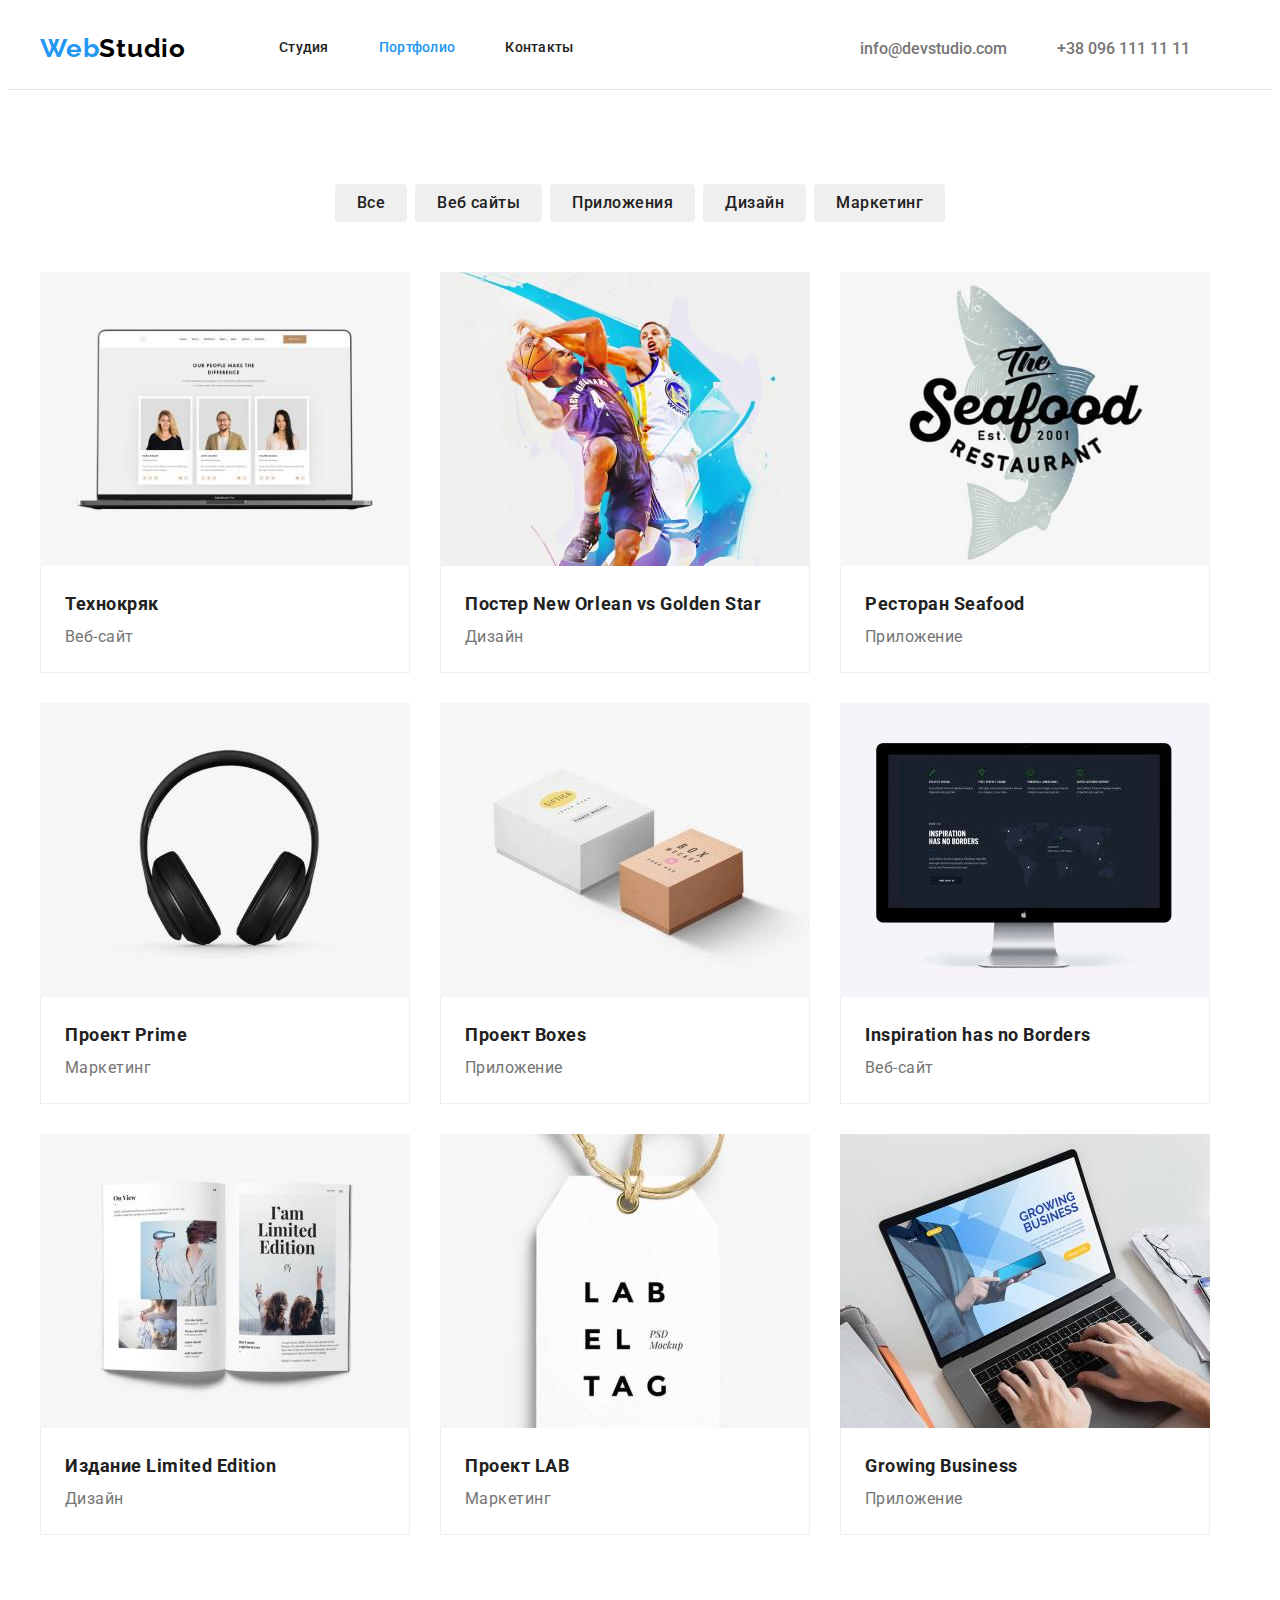
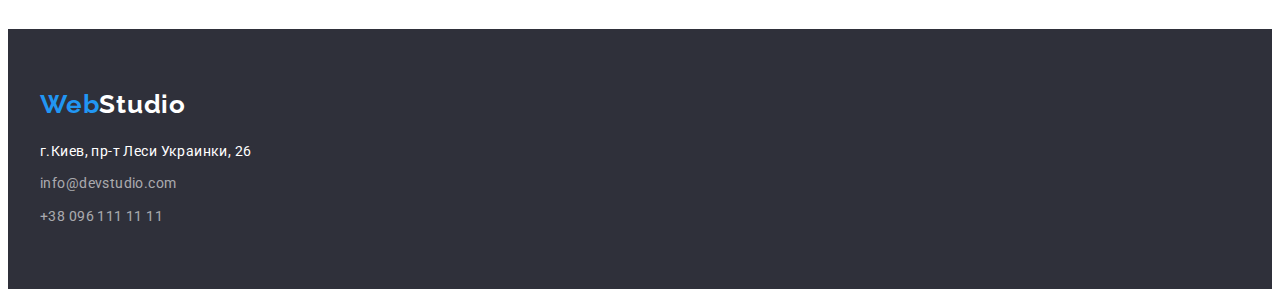
==== commit 3a2bb48d: "fix" ====
--- a/portfolio.html
+++ b/portfolio.html
@@ -104,14 +104,14 @@
             </li>
             <li class="projects-item">
               <img src="./images/project4.jpg" width="370" height="294" alt="marketing prime" />
-              <div class="projects-title-containe">
+              <div class="projects-title-container">
                 <h3 class="projects-title">Проект Prime</h3>
                 <p class="projects-text">Маркетинг</p>
               </div>
             </li>
             <li class="projects-item">
               <img src="./images/project5.jpg" width="370" height="294" alt="application boxes" />
-              <div class="projects-title-containe">
+              <div class="projects-title-container">
                 <h3 class="projects-title">Проект Boxes</h3>
                 <p class="projects-text">Приложение</p>
               </div>
--- a/css/styles.css
+++ b/css/styles.css
@@ -278,9 +278,8 @@
 
     .feature-item:not(:last-child),
     .typography-item:not(:last-child),
-    .team-item:not(:last-child),
-     {
-        margin-right: 30px;
+    .team-item:not(:last-child){
+    margin-right: 30px;
     }
     
     /* --------------- feature --------------- */
@@ -443,8 +442,6 @@
         font-size: 18px;
         line-height: 2;
         letter-spacing: 0.03em;
-        color: var(--header-color);
-        padding-right: ;
     }
     
     .projects-text {
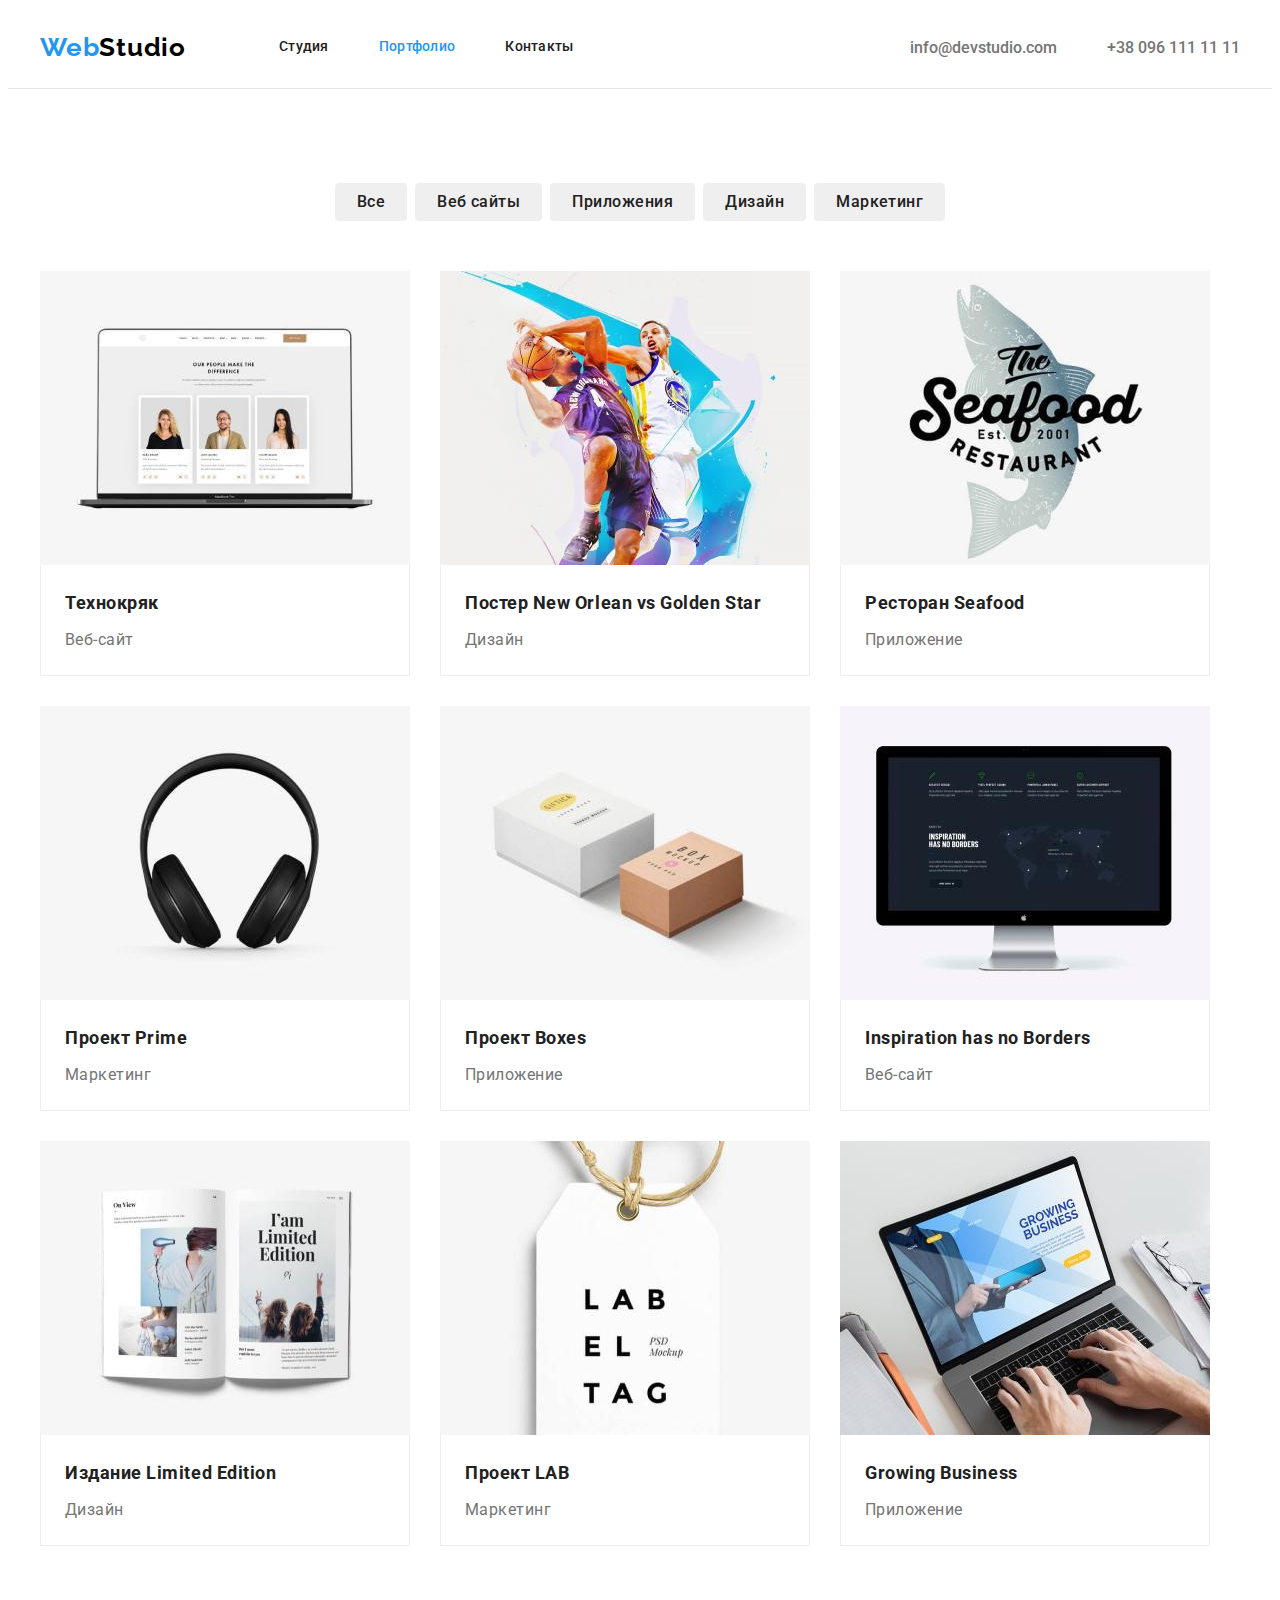
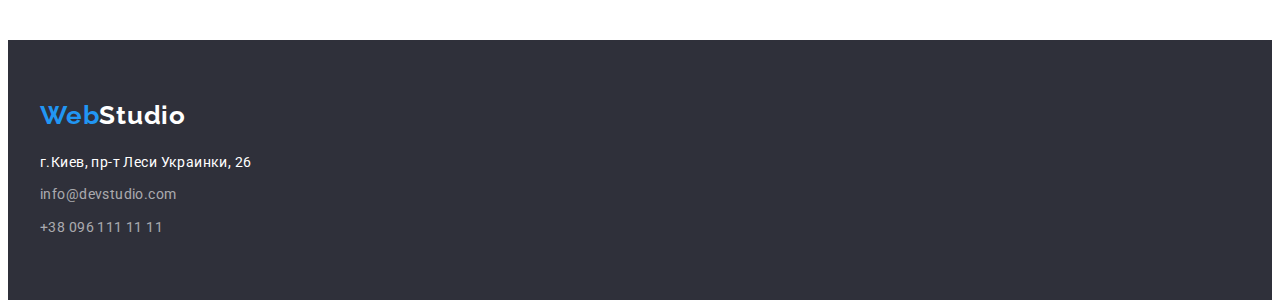
==== commit 36f669af: "space_between" ====
--- a/portfolio.html
+++ b/portfolio.html
@@ -61,19 +61,19 @@
           <!-- portfolio button -->
             <ul class="btn-list list">
               <li class="btn-link">
-                <button class="btn-portfolio" type="button">Все</button>
+                <button class="btn-portfolio" type="button">Все</button>
               </li>
               <li class="btn-link">
-                <button class="btn-portfolio" type="button">Веб сайты</button>
+                <button class="btn-portfolio" type="button">Веб сайты</button>
               </li>
               <li class="btn-link">
-                <button class="btn-portfolio" type="button">Приложения</button>
+                <button class="btn-portfolio" type="button">Приложения</button>
               </li>
               <li class="btn-link">
-                <button class="btn-portfolio" type="button">Дизайн</button>
+                <button class="btn-portfolio" type="button">Дизайн</button>
               </li>
               <li class="btn-link">
-                <button class="btn-portfolio" type="button">Маркетинг</button>
+                <button class="btn-portfolio" type="button">Маркетинг</button>
               </li>
             </ul>
    
--- a/css/styles.css
+++ b/css/styles.css
@@ -106,7 +106,7 @@
 
     .header {
         border-bottom: 1px solid #E5E5E5;
-        padding-top: 25px;
+        padding-top: 24px;
         padding-bottom: 25px;
     }
 
@@ -137,7 +137,7 @@
     }
 
     .menu-item:not(:last-child),
-    .header-connect-item {
+    .header-connect-item:not(:last-child) {
         margin-right: 50px;
     }
 
@@ -177,10 +177,6 @@
         background-color: var(--background-origin);
         padding-top: 60px;
         padding-bottom: 60px;
-    }
-
-    .footer-container {
-        display: column;
     }
 
     .footer-address {
@@ -291,7 +287,6 @@
 
     .feature-list {
         display: flex;
-        justify-content: space-between;
     }
 
     .feature-item {
@@ -322,13 +317,13 @@
         padding-bottom: 94px;
     }
 
-    .typography-title {
-        margin-bottom: 50px;
-    }
-
     .typography-list {
         display: flex;
         justify-content: space-between;
+    }
+
+    .typography-item {
+        width: 370px;
     }
 
     .typography-title,
@@ -340,6 +335,7 @@
         text-align: center;
         letter-spacing: 0.03em;
         color: var(--header-color);
+        margin-bottom: 50px;
     }
 
     /* --------------- team --------------- */
@@ -348,10 +344,6 @@
         padding-top: 94px;
         padding-bottom: 94px;
         background-color:var(--background-team);
-    }
-
-    .team-title {
-        margin-bottom: 50px;
     }
 
     .team-container {
@@ -414,6 +406,8 @@
         border-radius: 4px;
     }
 
+/* --------------- our projects --------------- */
+
     .projects-list {
         display: flex;
         flex-wrap: wrap;
@@ -442,6 +436,7 @@
         font-size: 18px;
         line-height: 2;
         letter-spacing: 0.03em;
+        margin-bottom: 4px;
     }
     
     .projects-text {
